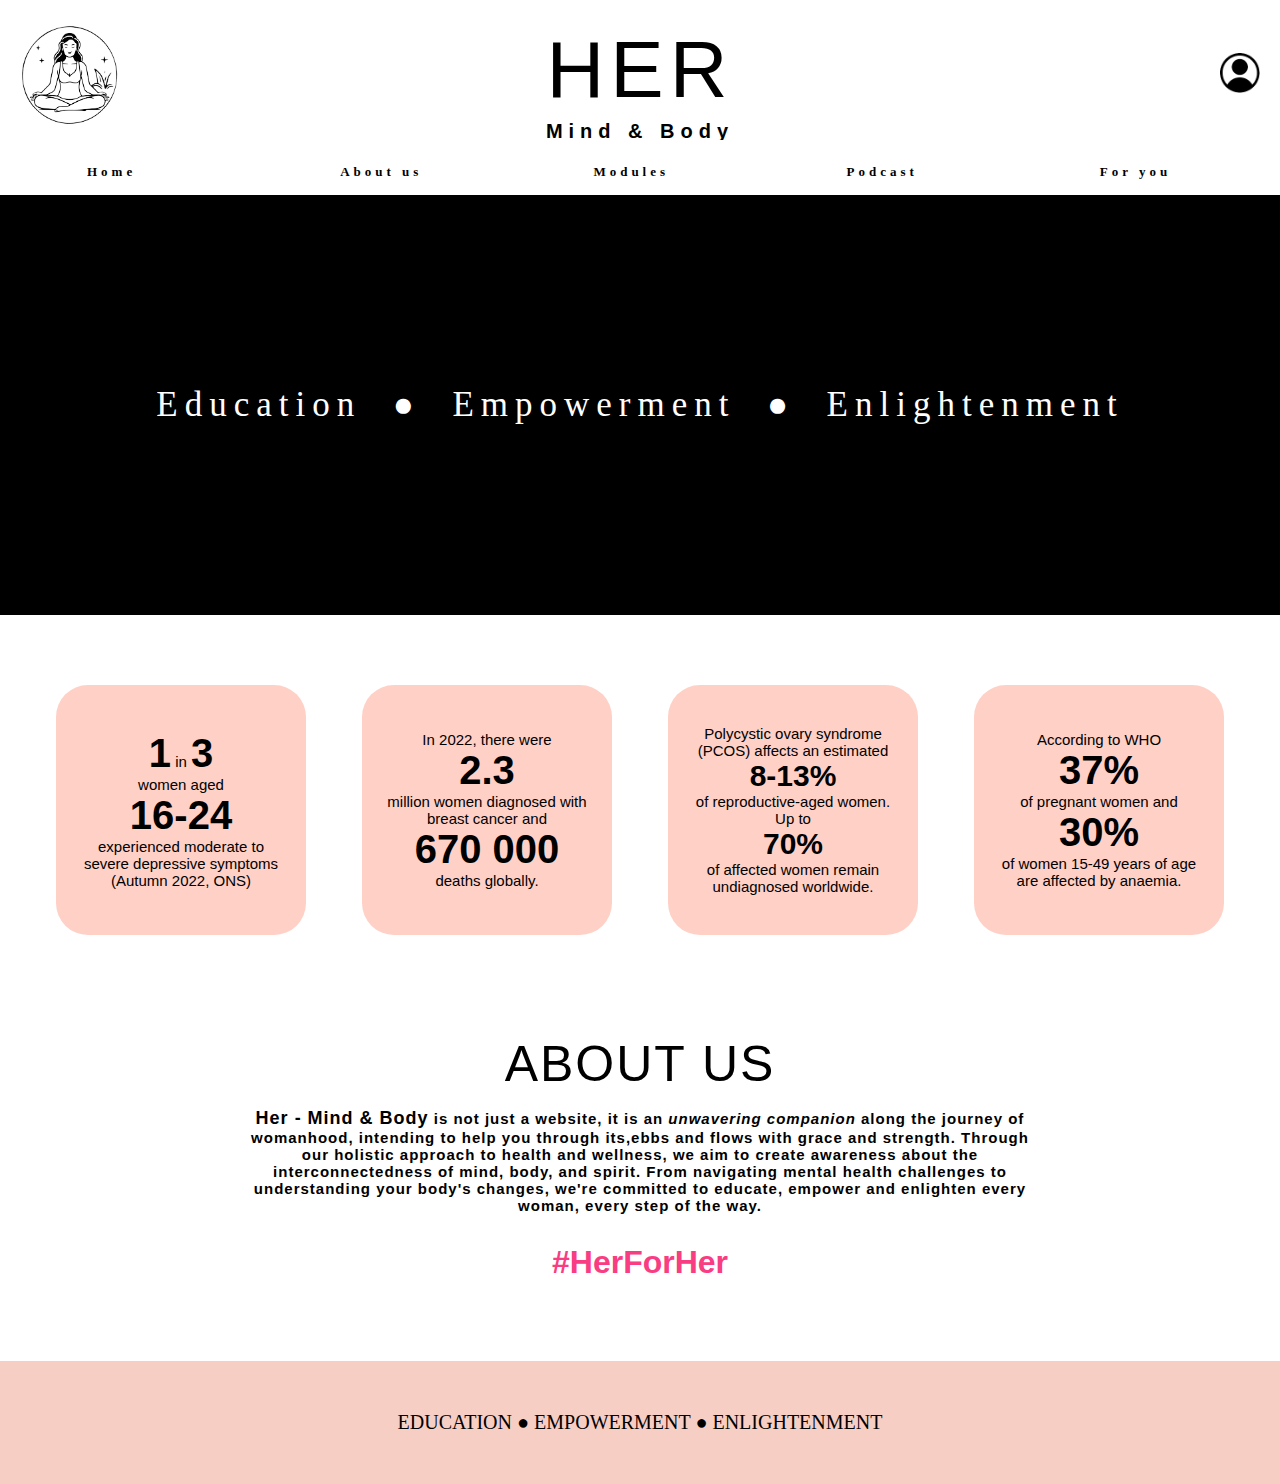
==== index.html @ 3a518aa3 "added home page,profile,for you" ====
<!DOCTYPE html>
<html lang="en">
<head>
    <meta charset="UTF-8">
    <meta name="viewport" content="width=device-width, initial-scale=1.0">
    <title>Document</title>
    <link rel="stylesheet" href="css/pg1.css">
    <link rel="preconnect" href="https://fonts.googleapis.com">
<link rel="preconnect" href="https://fonts.gstatic.com" crossorigin>
<link href="https://fonts.googleapis.com/css2?family=Poppins:ital,wght@0,100;0,200;0,300;0,400;0,500;0,600;0,700;0,800;0,900;1,100;1,200;1,300;1,400;1,500;1,600;1,700;1,800;1,900&display=swap" rel="stylesheet">
</head>
<body>
    <div class="main">
        <div class ='header'>
            <img src="./media/logo.png" class="img">
            <div id="top">
                <div>
                    <h id="name">HER</h>
                    <span><h2 id="sub">Mind & Body</h2></span>
                </div>
            </div>
            <div class="profile">
                <p></p>
                <a href="./profile.html">
                    <img src="./media/profile icon.png" style="height: 40px;">
                </a>
            </div>
        </div>
        <div class="sec">
            <div>
                <a href="#hom" class="stickborder">
                    <p class="head2">Home</p>
                </a>
            </div>
            <div><a href="#abus" class="stickborder">
                    <p class="head2">About us</p>
                </a>
            </div>
            <div>
                <a href="modules.html" class="stickborder">
                    <p class="head2">Modules</p>
                </a>
            </div>
            <div>
                <a href="https://open.spotify.com/playlist/5fu7h1A6zxJfsEs9AFF37i" target="_blank" class="stickborder">
                    <p class="head2">Podcast</p>
                </a>
            </div>
            <div>
                <a href="foryou.html" class="stickborder" >
                    <p class="head2">For you</p>
                </a>
            </div>
        </div>
        
        <div class="thir" id="hom">
            <video class="ved" autoplay="autoplay" loop="loop">
                <source src="./media/vediof.mp4" type="video/mp4">
                <source src="./media/vediof.ogg" type="video/ogg">
            </video>
            <pre class="tagline">Education  ●  Empowerment  ●  Enlightenment</pre>
        </div>
        <div class="thir2">
            <div class="stats">
                <p class="stattext"><span style="font-size: 40px; font-weight: bold;">1</span> in <span style="font-size: 40px; font-weight: bold;">3</span> <br>
                    women aged <br>
                    <span style="font-size: 40px; font-weight: bold;">16-24</span><br>
                    experienced moderate to severe depressive symptoms (Autumn 2022, ONS)
                </p>
            </div>
            <div class="stats">
                <p class="stattext">In 2022, there were <br>
                    <span style="font-size: 40px; font-weight: bold;">2.3 </span><br>
                    million women diagnosed with breast cancer and<br>
                    <span style="font-size: 40px; font-weight: bold;">670 000</span><br>
                    deaths globally.</p>
            </div>
            <div class="stats">
                <p class="stattext">Polycystic ovary syndrome (PCOS) affects an estimated<br>
                    <span style="font-size: 30px; font-weight: bold;">8-13% </span><br>
                    of reproductive-aged women. Up to <br>
                    <span style="font-size: 30px; font-weight: bold;">70%</span><br>
                    of affected women remain undiagnosed worldwide.</p>
            </div>
            <div class="stats">
                <p class="stattext">According to WHO <br>
                    <span style="font-size: 40px; font-weight: bold;">37%</span><br>
                    of pregnant women and <br>
                    <span style="font-size: 40px; font-weight: bold;">30%</span><br>
                    of women 15-49 years of age are affected by anaemia.</p>
            </div>
            
        </div>
        <div>
            <div id="abus" >
                <h1 class="subh1">ABOUT US</h1>
                <p class="text">
                    <span style="font-size: 18px; font-weight: bold;">Her - Mind & Body</span> is not just a website, it is an <i>unwavering companion</i> along the journey 
                    of womanhood, intending to help you through its,ebbs and flows with grace and strength. 
                    Through our holistic approach to health and wellness, we aim to create awareness about 
                    the interconnectedness of mind, body, and spirit. From navigating mental health challenges 
                    to understanding your body's changes, we're committed to educate, empower and enlighten every 
                    woman, every step of the way.
                </p>
                <h1 class="hash">#HerForHer</h1>
            </div>
        </div>
        <div class="fift">
            <p class="footer">EDUCATION ●  EMPOWERMENT  ●  ENLIGHTENMENT</p>
        </div> 
    </div>
</body>
</html>
---- css/pg1.css ----
@import url(https://db.onlinewebfonts.com/c/0fc59c9e01146174219b63566981f325?family=Le+Jour+Serif);
@import url(https://db.onlinewebfonts.com/c/4249bbcb42a42840f81e0323e1d0a9b1?family=Hero-Light);
@import url(https://db.onlinewebfonts.com/c/66ea2f27441b782f8f036eba1471d3ab?family=Hero);

body{
    margin:0;
    padding: 0;
    height: 100%;
}
.header{
    text-align: center;
    display:grid;
    grid-template-columns: 1fr 1fr 1fr  ;
    height: 140px;
}
#name{
    font-family: 'Le Jour Serif', sans-serif;
    font-size: 80px;
    display: grid;
    line-height: 100px;
    letter-spacing: 6px;
    margin-top: 20px;
}
#sub{
    font-family: 'Hero-Light', sans-serif;
    margin-top: 0px;
    font-size: 20px;
    display: grid;
    letter-spacing: 6px;
}
.img{
    display: flex;
    align-items: flex-start;
    height: 100px;
    margin-top: 25px;
    margin-left: 20px;
}
#top{
    display: flex;
    justify-content: center;
    align-items: center;
}
.profile{
    display: grid;
    grid-template-rows: 1fr 1fr 1fr;
    justify-content: end;
    align-items: flex-start;
    margin-right: 20px;
}
.sec{
    display: grid;
    grid-template-columns: 1fr 1fr 1fr 1fr 1fr ;
    position:sticky;
    top:0px;
    background-color: rgba(255, 255, 255);
    padding:7px; 
    z-index: 1;
}
.stickborder{
    color: #000; 
    text-decoration:none;
    transition: all 0.3s ease;
}
.stickborder:hover{
    color:rgb(179, 110, 8);
    text-decoration: underline 3px;
    text-underline-offset: 10px; 
}
.head2{
    font-family: 'Le Jour Serif';
    font-size: 13px;
    margin-top: 25px;
    margin-bottom: 15px;
    line-height: 0.5px;
    margin-left: 80px;
    font-weight: bold;
    letter-spacing: 4px;
}



#box6{
    display: flex;
    justify-content: center;
    align-items: center;
}
.ved{
    height: 100%;
    margin-left : 0px;
    width:100%;
    opacity: 0.6;
    position:absolute;
}
.tagline{
    position: relative;
    color: white;
    font-size: 35px;
    text-align: center;
    font-family: serif;
    letter-spacing: 7px;
}
.thir{
    background-color: #000;
    height: 420px;
    position:relative;
    display: flex;
    justify-content: center;
    align-items: center;

}
.thir2{
    margin-top: 70px;
    margin-bottom: 100px;
    height: 250px;
    display: flex;
    justify-content: space-evenly;
    justify-items: center;
    align-content: space-evenly;
    align-items: center;    
}
.stats{
    height: 250px;
    width: 250px;
    display: flex;
    justify-content: center;
    align-items: center;
    background-color: #ffd0c6;
    border-radius: 2rem;
    margin-top: 0px;
    transition: top ease 0.3s;
    position: relative;
    top: 0;
}
.stats:hover{
    background-color: #e77552;
    top: -8px;
    color: aliceblue;
}
.stattext{
    font-family: 'Hero', sans-serif;
    margin-left: 20px;
    margin-right: 20px;
    text-align: center;
    font-size: 15px;
}
.subh1{
    font-family: 'Le Jour Serif', sans-serif;
    font-size: 50px;
    font-weight: 500;
    text-align : center;
    margin-top: 30px;
    margin-bottom: 0px;
    letter-spacing: 2px;
}
.text{
    font-size: 15px;
    text-align: center;
    font-family: 'Hero-Light', sans-serif;
    font-weight: bold;
    margin-left: 250px;
    margin-right: 250px;
    margin-bottom: 30px;
    letter-spacing: 1px;
}
.hash{
    text-align: center;
    margin-top: 30px;
    font-family: "Hero",sans-serif;
    font-weight:600;
    color: rgb(249, 61, 130);
}
.fift{
    background-color:  #F7CEC4;;
    padding: 30px;
    margin-top: 80px;
    text-align: center;
    display:flex;
    align-items: center;
    justify-content: center;
}
.footer{
    font-family: serif;
    font-size: 20px;
}
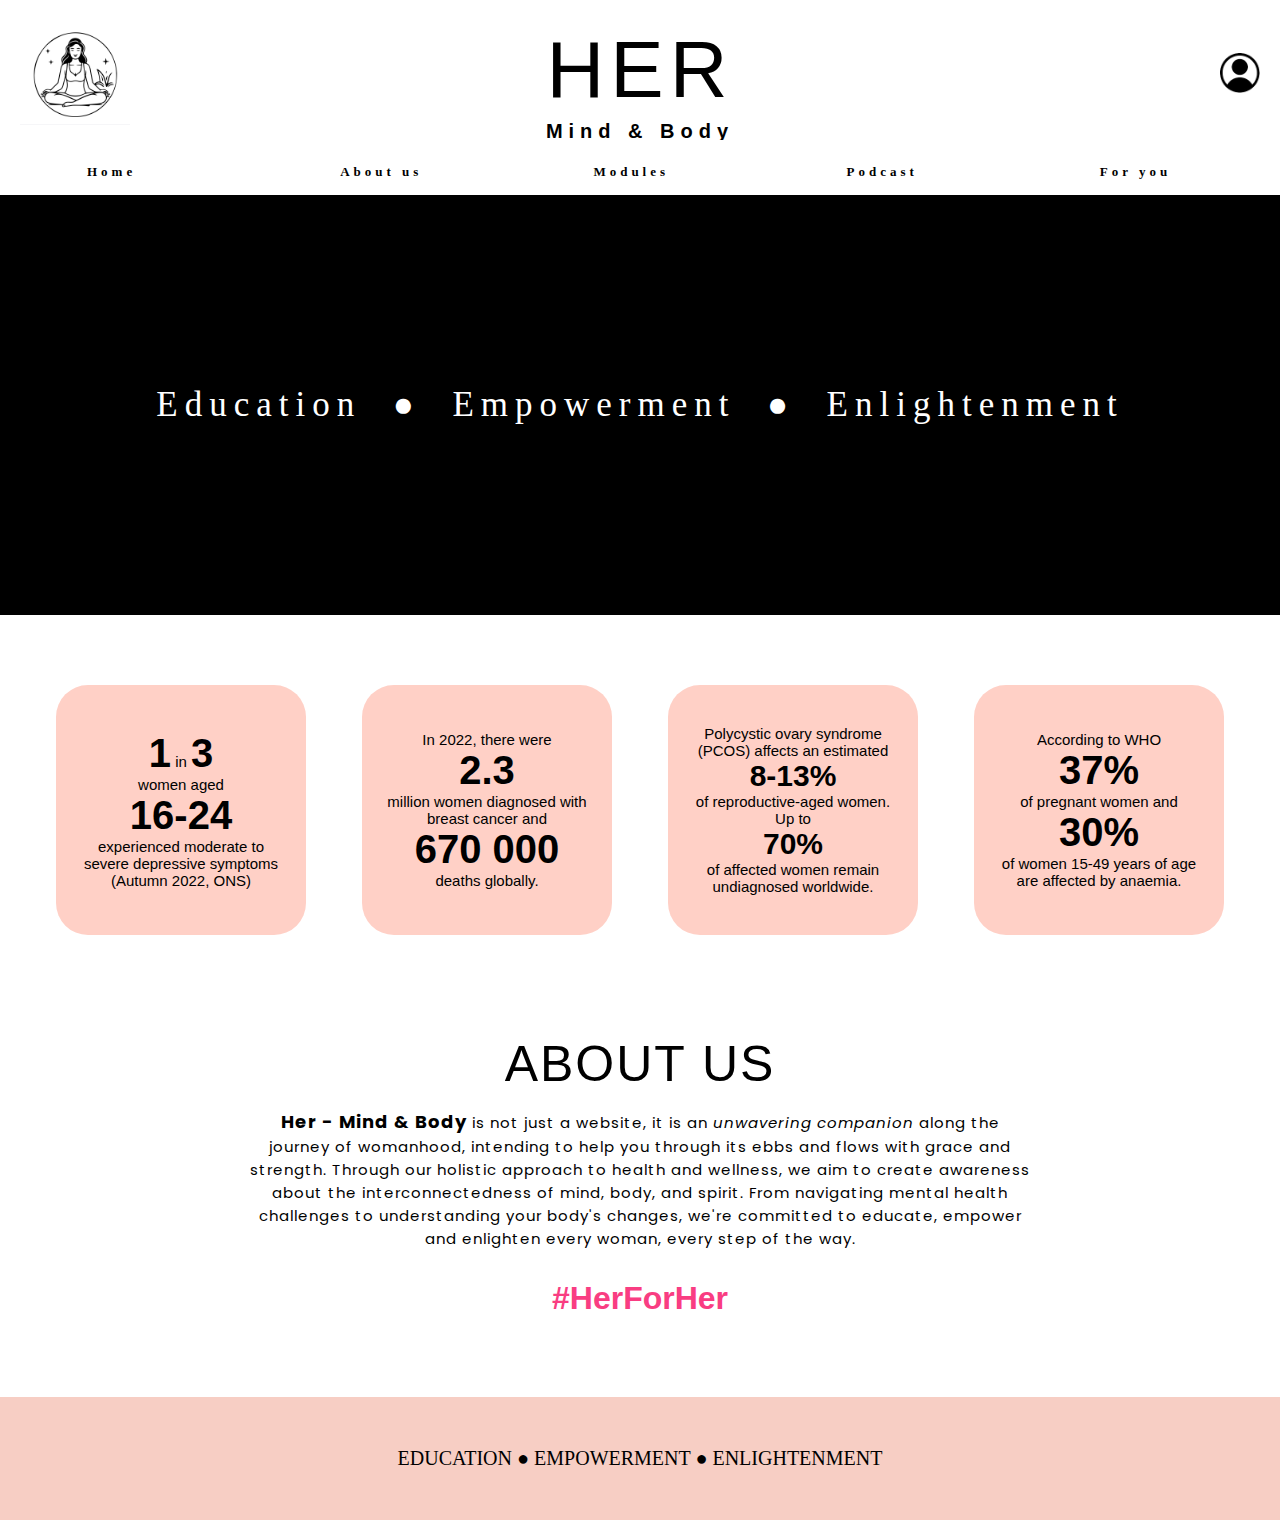
==== commit 5f8302e8: "Update index.html" ====
--- a/index.html
+++ b/index.html
@@ -37,7 +37,7 @@
                 </a>
             </div>
             <div>
-                <a href="modules.html" class="stickborder">
+                <a href="Modules.html" class="stickborder">
                     <p class="head2">Modules</p>
                 </a>
             </div>
@@ -54,7 +54,7 @@
         </div>
         
         <div class="thir" id="hom">
-            <video class="ved" autoplay="autoplay" loop="loop">
+            <video class="ved" autoplay muted loop>
                 <source src="./media/vediof.mp4" type="video/mp4">
                 <source src="./media/vediof.ogg" type="video/ogg">
             </video>
@@ -96,7 +96,7 @@
                 <h1 class="subh1">ABOUT US</h1>
                 <p class="text">
                     <span style="font-size: 18px; font-weight: bold;">Her - Mind & Body</span> is not just a website, it is an <i>unwavering companion</i> along the journey 
-                    of womanhood, intending to help you through its,ebbs and flows with grace and strength. 
+                    of womanhood, intending to help you through its ebbs and flows with grace and strength. 
                     Through our holistic approach to health and wellness, we aim to create awareness about 
                     the interconnectedness of mind, body, and spirit. From navigating mental health challenges 
                     to understanding your body's changes, we're committed to educate, empower and enlighten every 
--- a/css/pg1.css
+++ b/css/pg1.css
@@ -132,7 +132,7 @@
     top: 0;
 }
 .stats:hover{
-    background-color: #e77552;
+    background-color: rgb(168, 66, 66);
     top: -8px;
     color: aliceblue;
 }
@@ -155,8 +155,7 @@
 .text{
     font-size: 15px;
     text-align: center;
-    font-family: 'Hero-Light', sans-serif;
-    font-weight: bold;
+    font-family: 'Poppins',sans-serif;
     margin-left: 250px;
     margin-right: 250px;
     margin-bottom: 30px;
